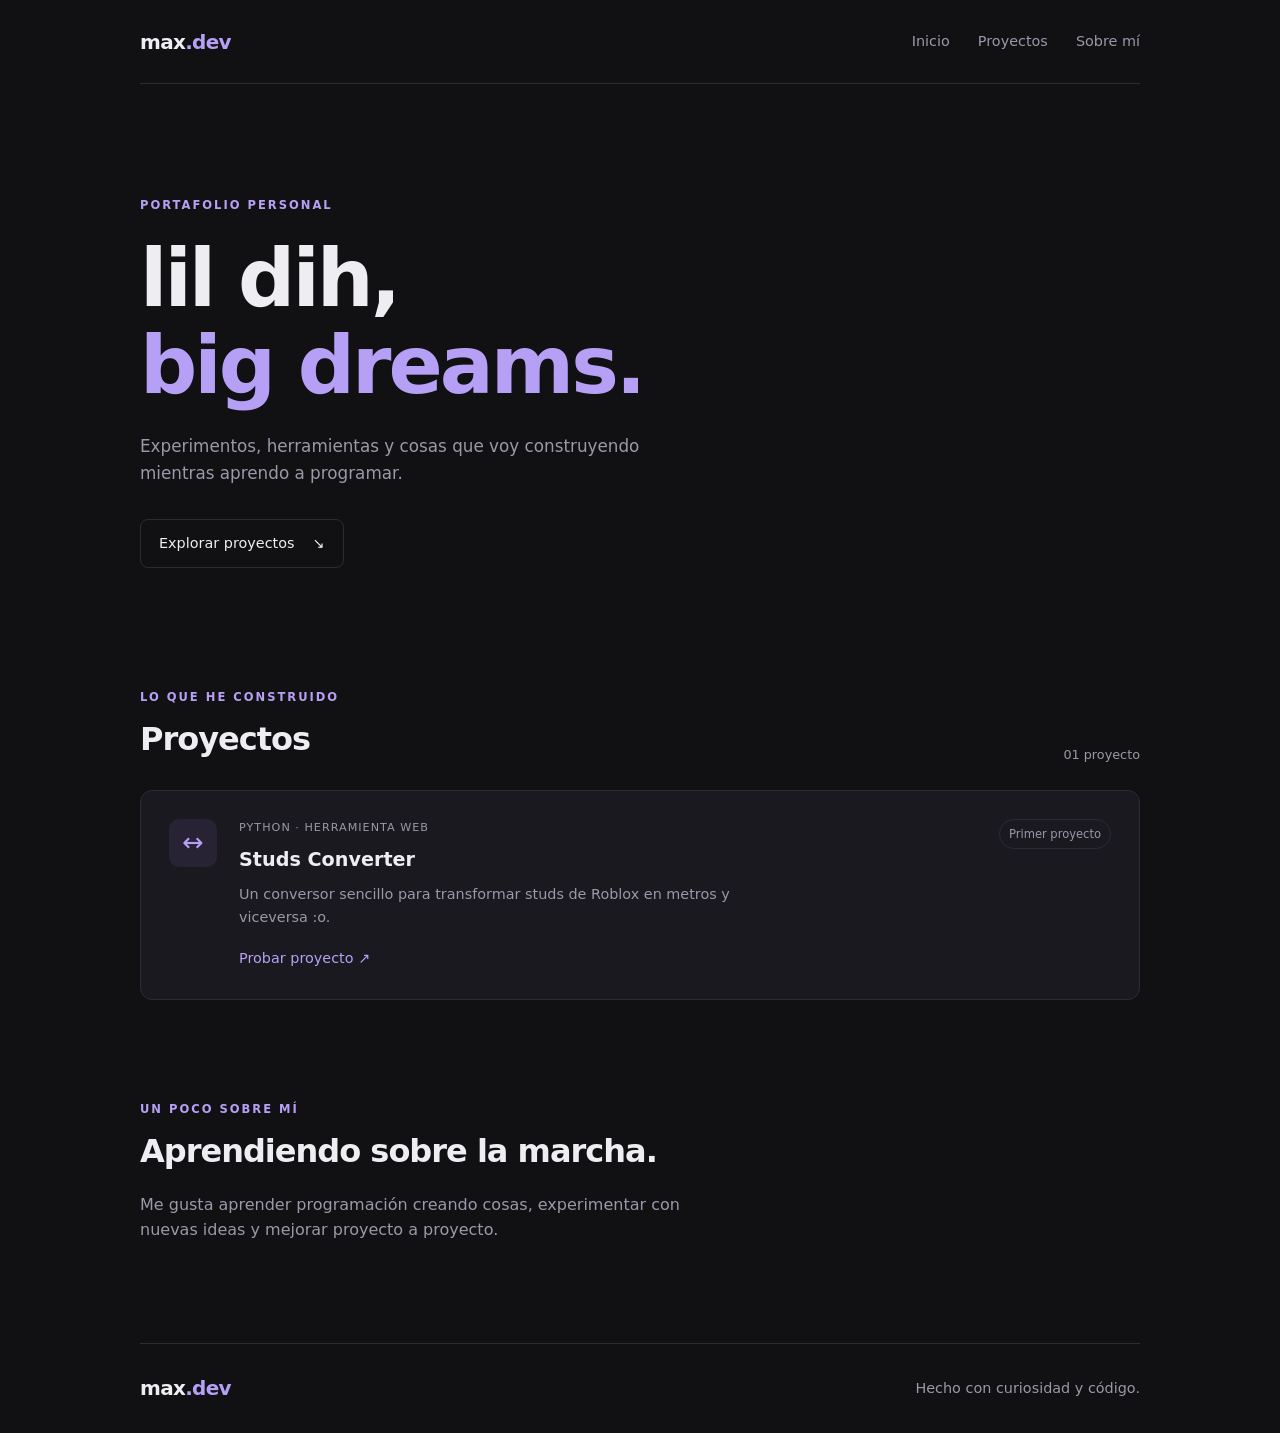
==== index.html @ 73f34956 "max-devs proyectos" ====
<!DOCTYPE html>
<html lang="es">
<head>
    <meta charset="UTF-8">
    <meta name="viewport" content="width=device-width, initial-scale=1.0">
    <meta name="description" content="Portafolio personal de programación y proyectos.">
    <title>max.dev — Portafolio</title>
    <link rel="stylesheet" href="style.css">
    <script src="script.js" defer></script>
</head>
<body>

    <header class="navbar">
        <a class="logo" href="#inicio">max<span>.dev</span></a>

        <nav aria-label="Navegación principal">
            <a href="#inicio">Inicio</a>
            <a href="#proyectos">Proyectos</a>
            <a href="#sobre-mi">Sobre mí</a>
        </nav>
    </header>

    <main>
        <section class="hero" id="inicio">
            <p class="eyebrow">PORTAFOLIO PERSONAL</p>

            <h1>lil dih,<br>
                <span>big dreams.</span>
            </h1>

            <p class="intro">
                Experimentos, herramientas y cosas que voy
                construyendo mientras aprendo a programar.
            </p>

            <a class="button" href="#proyectos">
                Explorar proyectos <span aria-hidden="true">↘</span>
            </a>
        </section>

        <section class="projects" id="proyectos">
            <div class="section-heading">
                <div>
                    <p class="eyebrow">LO QUE HE CONSTRUIDO</p>
                    <h2>Proyectos</h2>
                </div>
                <span class="project-count">01 proyecto</span>
            </div>

            <article class="project-card">
                <div class="project-icon" aria-hidden="true">↔</div>

                <div class="project-info">
                    <p class="project-type">PYTHON · HERRAMIENTA WEB</p>
                    <h3>Studs Converter</h3>
                    <p>
                        Un conversor sencillo para transformar
                        studs de Roblox en metros y viceversa :o.
                    </p>
                    <a class="project-link" href="conversor.html">
                        Probar proyecto <span aria-hidden="true">↗</span>
                    </a>
                </div>

                <span class="status">Primer proyecto</span>
            </article>
        </section>

        <section class="about" id="sobre-mi">
            <p class="eyebrow">UN POCO SOBRE MÍ</p>
            <h2>Aprendiendo sobre la marcha.</h2>
            <p>
                Me gusta aprender programación creando cosas,
                experimentar con nuevas ideas y mejorar proyecto
                a proyecto.
            </p>
        </section>
    </main>

    <footer>
        <a class="logo" href="#inicio">max<span>.dev</span></a>
        <p>Hecho con curiosidad y código.</p>
    </footer>

</body>
</html>
---- style.css ----
:root {
    color-scheme: dark;
    --background: #111114;
    --surface: #19191f;
    --text: #ededf2;
    --muted: #9999a8;
    --accent: #b6a0f6;
    --border: #2b2b35;
}

* {
    box-sizing: border-box;
    margin: 0;
    padding: 0;
}

html {
    scroll-behavior: smooth;
}

body {
    background: var(--background);
    color: var(--text);
    font-family: system-ui, sans-serif;
    line-height: 1.6;
}

a {
    color: inherit;
    text-decoration: none;
}

.navbar,
footer {
    width: min(100% - 48px, 1000px);
    margin-inline: auto;
    display: flex;
    align-items: center;
    justify-content: space-between;
}

.navbar {
    min-height: 84px;
    border-bottom: 1px solid var(--border);
}

.logo {
    font-size: 1.25rem;
    font-weight: 750;
    letter-spacing: -0.7px;
}

.logo span,
.hero h1 span {
    color: var(--accent);
}

nav {
    display: flex;
    gap: 28px;
}

nav a,
footer p {
    color: var(--muted);
    font-size: 0.9rem;
}

nav a:hover,
.project-link:hover {
    color: var(--accent);
}

main {
    width: min(100% - 48px, 1000px);
    margin-inline: auto;
}

.hero {
    padding: 112px 0 120px;
    max-width: 720px;
}

.eyebrow {
    color: var(--accent);
    font-size: 0.72rem;
    font-weight: 700;
    letter-spacing: 2px;
}

.hero h1 {
    margin-top: 22px;
    font-size: clamp(2.7rem, 7vw, 5rem);
    line-height: 1.08;
    letter-spacing: -3px;
}

.intro {
    max-width: 510px;
    margin-top: 24px;
    color: var(--muted);
    font-size: 1.05rem;
}

.button {
    display: inline-flex;
    align-items: center;
    gap: 18px;
    margin-top: 32px;
    padding: 12px 18px;
    border: 1px solid var(--border);
    border-radius: 8px;
    font-size: 0.9rem;
    transition: border-color 0.2s;
}

.button:hover {
    border-color: var(--accent);
}

.projects {
    padding-bottom: 100px;
}

.section-heading {
    display: flex;
    align-items: end;
    justify-content: space-between;
    margin-bottom: 24px;
}

h2 {
    margin-top: 8px;
    font-size: 2rem;
    letter-spacing: -1px;
}

.project-count {
    color: var(--muted);
    font-size: 0.8rem;
}

.project-card {
    display: flex;
    align-items: flex-start;
    gap: 22px;
    padding: 28px;
    background: var(--surface);
    border: 1px solid var(--border);
    border-radius: 12px;
}

.project-icon {
    display: grid;
    place-items: center;
    flex-shrink: 0;
    width: 48px;
    height: 48px;
    background: #282334;
    border-radius: 10px;
    color: var(--accent);
    font-size: 1.6rem;
}

.project-info {
    flex: 1;
}

.project-type {
    color: var(--muted);
    font-size: 0.7rem;
    letter-spacing: 1px;
}

.project-info h3 {
    margin: 8px 0;
    font-size: 1.2rem;
}

.project-info > p:not(.project-type) {
    max-width: 520px;
    color: var(--muted);
    font-size: 0.9rem;
}

.project-link {
    display: inline-block;
    margin-top: 18px;
    color: var(--accent);
    font-size: 0.9rem;
}

.status {
    padding: 5px 9px;
    border: 1px solid var(--border);
    border-radius: 20px;
    color: var(--muted);
    font-size: 0.72rem;
    white-space: nowrap;
}

.about {
    max-width: 600px;
    padding-bottom: 100px;
}

.about > p:last-child {
    margin-top: 14px;
    color: var(--muted);
}

footer {
    min-height: 90px;
    border-top: 1px solid var(--border);
}

@media (max-width: 600px) {
    .navbar,
    footer {
        width: calc(100% - 32px);
    }

    main {
        width: calc(100% - 32px);
    }

    .navbar {
        min-height: 72px;
    }

    nav {
        gap: 14px;
    }

    nav a {
        font-size: 0.78rem;
    }

    .hero {
        padding: 85px 0 95px;
    }

    .hero h1 {
        letter-spacing: -1.8px;
    }

    .project-card {
        flex-wrap: wrap;
        gap: 16px;
        padding: 20px;
    }

    .project-info {
        flex-basis: calc(100% - 64px);
    }

    .status {
        margin-left: 64px;
    }

    .section-heading {
        gap: 12px;
    }

    .project-count {
        font-size: 0.7rem;
    }
}

/* Conversor */

.converter {
    max-width: 650px;
    margin-bottom: 28px;
}

.converter .project-info {
    width: 100%;
}

.converter label {
    display: block;
    margin: 20px 0 8px;
    font-size: 0.9rem;
}

.converter select,
.converter input {
    display: block;
    width: 100%;
    padding: 13px;
    color: var(--text);
    background: var(--background);
    border: 1px solid var(--border);
    border-radius: 8px;
    font: inherit;
}

.converter select:focus,
.converter input:focus {
    outline: 1px solid var(--accent);
}

.converter .button {
    color: var(--text);
    background: transparent;
    cursor: pointer;
}

.result {
    margin-top: 28px;
    padding: 22px;
    background: var(--background);
    border: 1px solid var(--border);
    border-radius: 8px;
}

.result output {
    display: block;
    margin-top: 10px;
    font-size: clamp(1.5rem, 5vw, 2rem);
    font-weight: 700;
    overflow-wrap: anywhere;
}

.back-link {
    margin: 0 0 80px;
    color: var(--muted);
    font-size: 0.9rem;
}

.back-link a:hover {
    color: var(--accent);
}
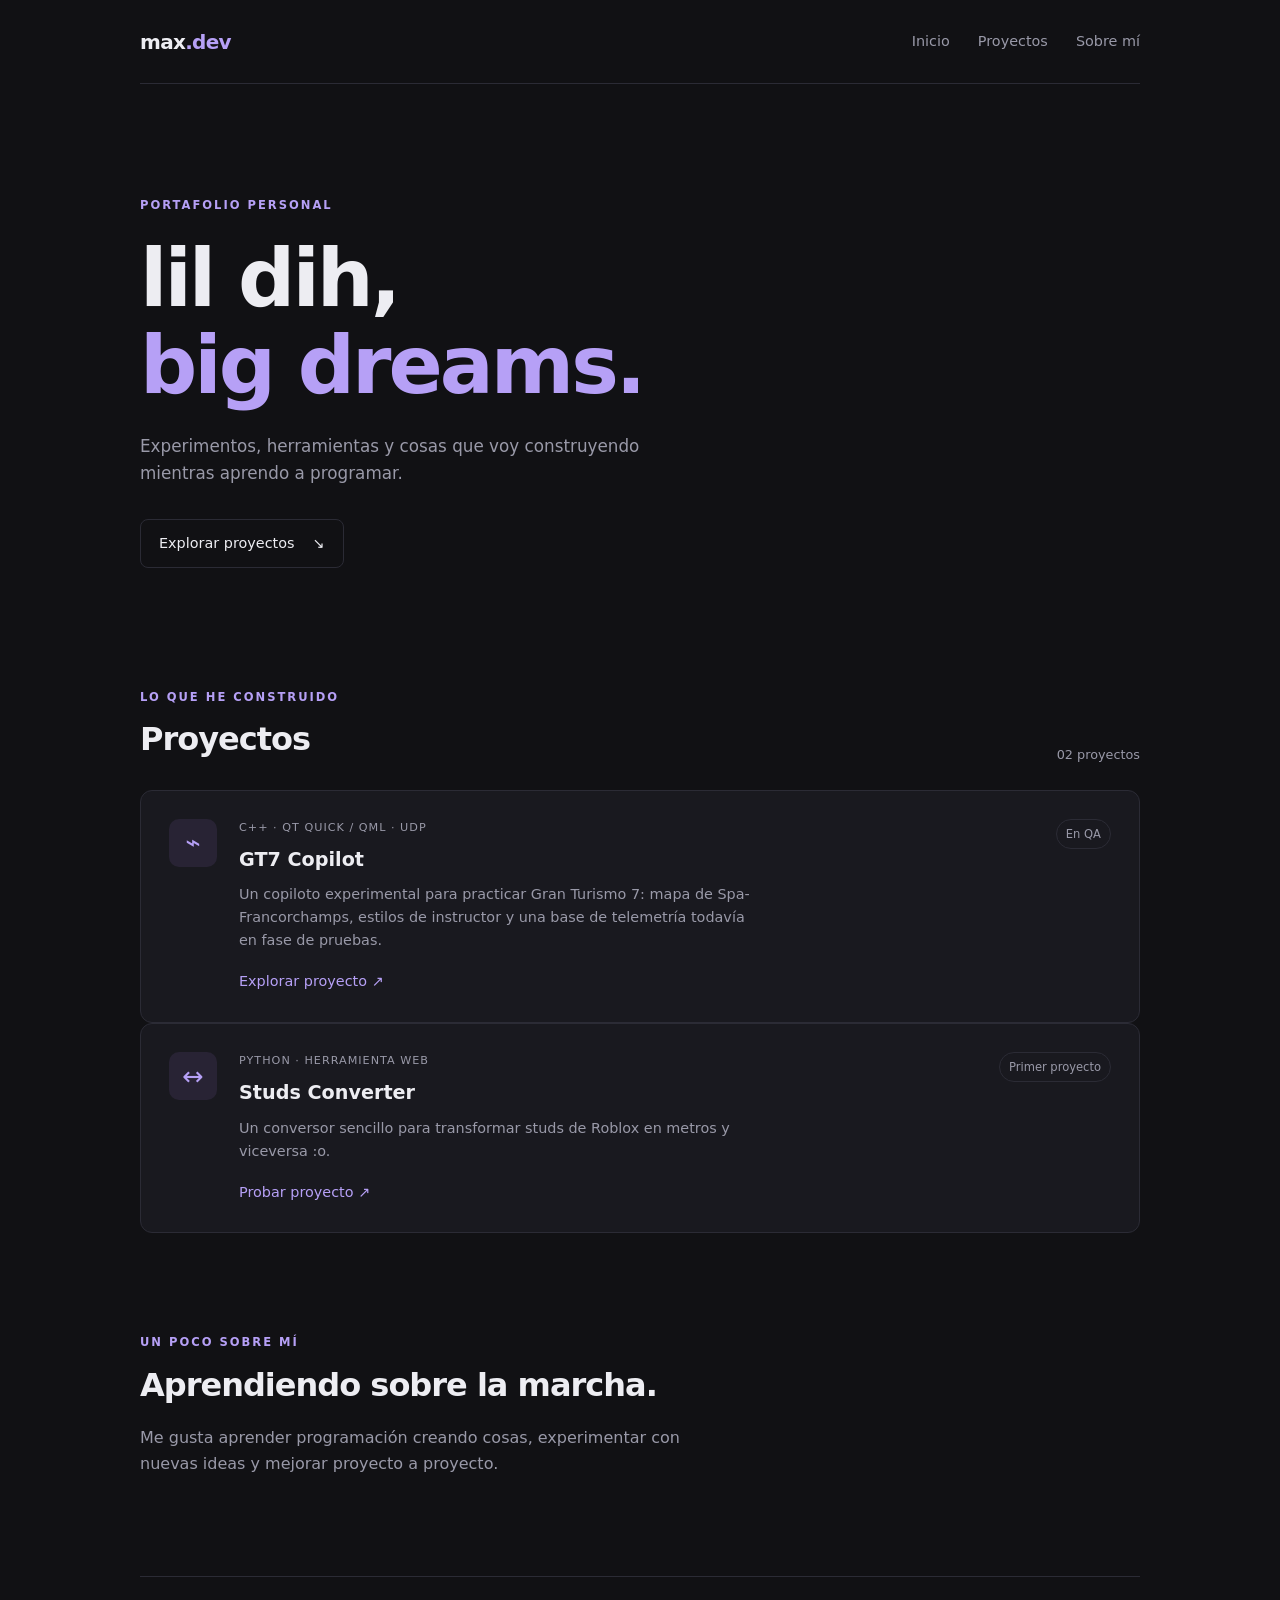
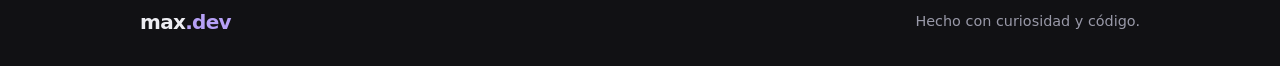
==== commit 83258cc6: "Add GT7 Copilot to portfolio projects" ====
--- a/index.html
+++ b/index.html
@@ -44,8 +44,27 @@
                     <p class="eyebrow">LO QUE HE CONSTRUIDO</p>
                     <h2>Proyectos</h2>
                 </div>
-                <span class="project-count">01 proyecto</span>
+                <span class="project-count">02 proyectos</span>
             </div>
+
+            <article class="project-card">
+                <div class="project-icon" aria-hidden="true">⌁</div>
+
+                <div class="project-info">
+                    <p class="project-type">C++ · QT QUICK / QML · UDP</p>
+                    <h3>GT7 Copilot</h3>
+                    <p>
+                        Un copiloto experimental para practicar Gran Turismo 7:
+                        mapa de Spa-Francorchamps, estilos de instructor y una base
+                        de telemetría todavía en fase de pruebas.
+                    </p>
+                    <a class="project-link" href="gt7-copilot.html">
+                        Explorar proyecto <span aria-hidden="true">↗</span>
+                    </a>
+                </div>
+
+                <span class="status">En QA</span>
+            </article>
 
             <article class="project-card">
                 <div class="project-icon" aria-hidden="true">↔</div>
